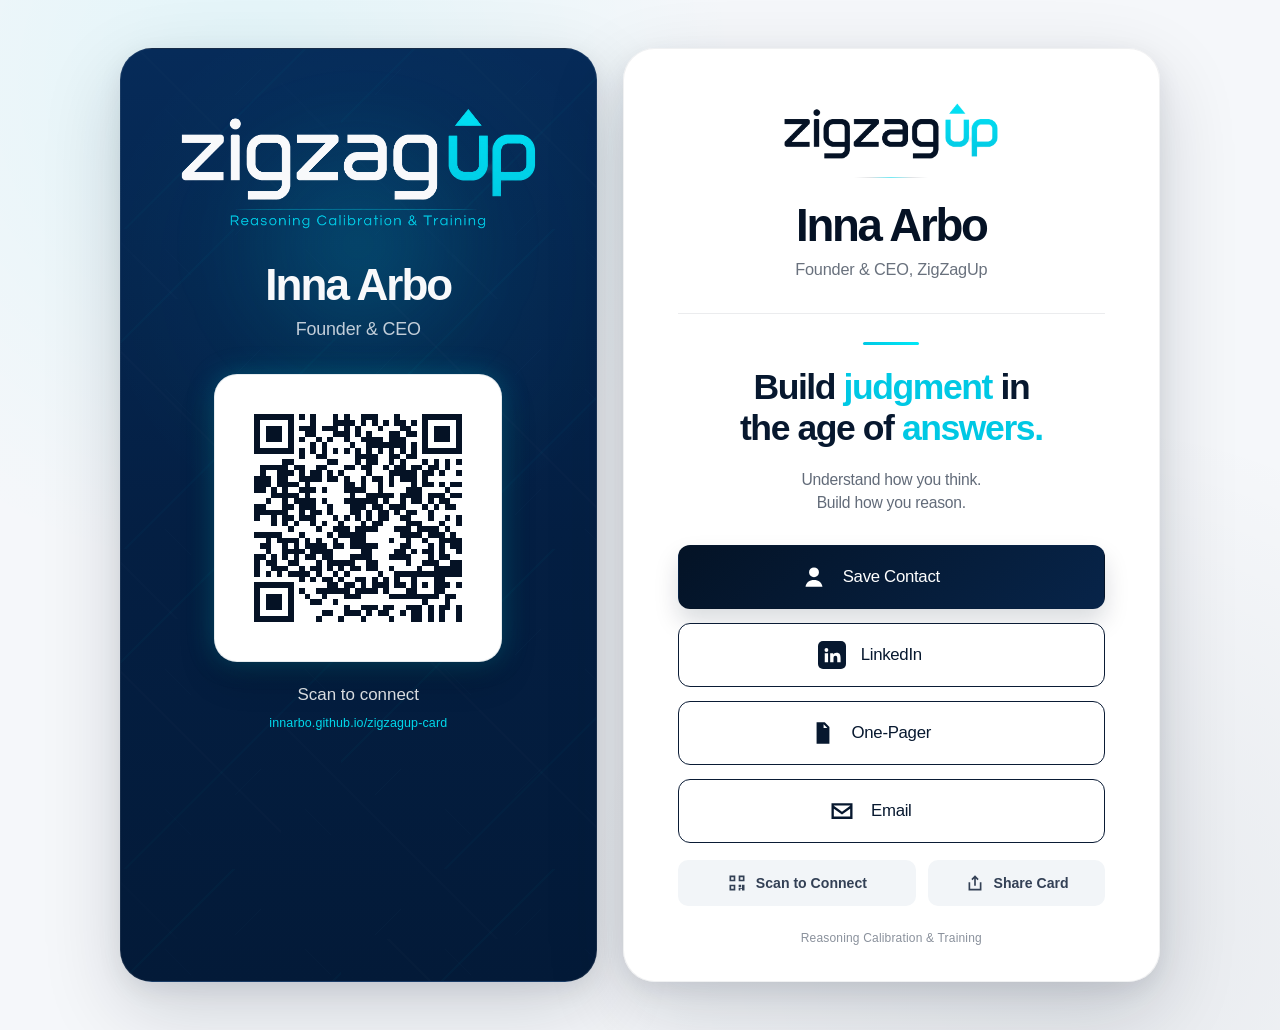
==== index.html @ 8cbf8021 "Add files via upload" ====
<!doctype html>
<html lang="en">
<head>
  <meta charset="utf-8">
  <meta name="viewport" content="width=device-width, initial-scale=1, viewport-fit=cover">
  <meta name="theme-color" content="#041326">
  <meta name="color-scheme" content="light">
  <meta name="description" content="Connect with Inna Arbo, Founder & CEO of ZigZagUp — Reasoning Calibration & Training.">
  <meta name="author" content="Inna Arbo">
  <meta name="robots" content="index,follow,max-image-preview:large">
  <link rel="canonical" href="https://innarbo.github.io/zigzagup-card/">

  <meta property="og:type" content="profile">
  <meta property="og:title" content="Inna Arbo | Founder & CEO, ZigZagUp">
  <meta property="og:description" content="Build judgment in the age of answers. Reasoning Calibration & Training.">
  <meta property="og:url" content="https://innarbo.github.io/zigzagup-card/">
  <meta property="og:image" content="https://innarbo.github.io/zigzagup-card/assets/social/zigzagup-card-share-1200x630.png">
  <meta property="og:image:width" content="1200">
  <meta property="og:image:height" content="630">
  <meta property="og:image:alt" content="Inna Arbo — Founder & CEO, ZigZagUp">
  <meta property="profile:first_name" content="Inna">
  <meta property="profile:last_name" content="Arbo">

  <meta name="twitter:card" content="summary_large_image">
  <meta name="twitter:title" content="Inna Arbo | ZigZagUp">
  <meta name="twitter:description" content="Build judgment in the age of answers.">
  <meta name="twitter:image" content="https://innarbo.github.io/zigzagup-card/assets/social/zigzagup-card-share-1200x630.png">

  <meta name="mobile-web-app-capable" content="yes">
  <meta name="apple-mobile-web-app-capable" content="yes">
  <meta name="apple-mobile-web-app-status-bar-style" content="default">
  <meta name="apple-mobile-web-app-title" content="ZigZagUp">
  <meta name="application-name" content="ZigZagUp">
  <meta name="format-detection" content="telephone=no">
  <link rel="manifest" href="./manifest.webmanifest?v=14.0.0">
  <link rel="icon" type="image/svg+xml" href="./assets/icons/favicon.svg">
  <link rel="icon" type="image/png" sizes="32x32" href="./assets/icons/favicon-32x32.png">
  <link rel="icon" type="image/png" sizes="16x16" href="./assets/icons/favicon-16x16.png">
  <link rel="apple-touch-icon" sizes="180x180" href="./assets/icons/apple-touch-icon-v14.png">

  <!-- iPhone Home Screen web-app launch images -->
  <link rel="apple-touch-startup-image" href="./assets/launch/iphone-16-pro-max-1320x2868.png?v=14.0.0">
  <link rel="apple-touch-startup-image" href="./assets/launch/iphone-16-pro-max-1320x2868.png?v=14.0.0" media="(device-width: 440px) and (device-height: 956px) and (-webkit-device-pixel-ratio: 3)">
  <link rel="apple-touch-startup-image" href="./assets/launch/iphone-16-pro-1206x2622.png?v=14.0.0" media="(device-width: 402px) and (device-height: 874px) and (-webkit-device-pixel-ratio: 3)">
  <link rel="apple-touch-startup-image" href="./assets/launch/iphone-14-15-pro-max-1290x2796.png?v=14.0.0" media="(device-width: 430px) and (device-height: 932px) and (-webkit-device-pixel-ratio: 3)">
  <link rel="apple-touch-startup-image" href="./assets/launch/iphone-14-15-pro-1179x2556.png?v=14.0.0" media="(device-width: 393px) and (device-height: 852px) and (-webkit-device-pixel-ratio: 3)">
  <link rel="apple-touch-startup-image" href="./assets/launch/iphone-12-14-max-1284x2778.png?v=14.0.0" media="(device-width: 428px) and (device-height: 926px) and (-webkit-device-pixel-ratio: 3)">
  <link rel="apple-touch-startup-image" href="./assets/launch/iphone-12-14-1170x2532.png?v=14.0.0" media="(device-width: 390px) and (device-height: 844px) and (-webkit-device-pixel-ratio: 3)">
  <link rel="apple-touch-startup-image" href="./assets/launch/iphone-xs-max-1242x2688.png?v=14.0.0" media="(device-width: 414px) and (device-height: 896px) and (-webkit-device-pixel-ratio: 3)">
  <link rel="apple-touch-startup-image" href="./assets/launch/iphone-xr-828x1792.png?v=14.0.0" media="(device-width: 414px) and (device-height: 896px) and (-webkit-device-pixel-ratio: 2)">
  <link rel="apple-touch-startup-image" href="./assets/launch/iphone-x-1125x2436.png?v=14.0.0" media="(device-width: 375px) and (device-height: 812px) and (-webkit-device-pixel-ratio: 3)">
  <link rel="apple-touch-startup-image" href="./assets/launch/iphone-8-plus-1242x2208.png?v=14.0.0" media="(device-width: 414px) and (device-height: 736px) and (-webkit-device-pixel-ratio: 3)">
  <link rel="apple-touch-startup-image" href="./assets/launch/iphone-8-750x1334.png?v=14.0.0" media="(device-width: 375px) and (device-height: 667px) and (-webkit-device-pixel-ratio: 2)">
  <link rel="apple-touch-startup-image" href="./assets/launch/iphone-se-1-640x1136.png?v=14.0.0" media="(device-width: 320px) and (device-height: 568px) and (-webkit-device-pixel-ratio: 2)">

  <script>
    (() => {
      const params = new URLSearchParams(location.search);
      const ownerMode =
        window.navigator.standalone === true ||
        window.matchMedia?.('(display-mode: standalone)').matches ||
        params.get('source') === 'home-screen' ||
        params.get('owner') === '1';
      if (ownerMode) {
        document.documentElement.classList.add('is-standalone', 'is-owner-mode', 'app-view-qr');
      }
    })();
  </script>
  <title>Inna Arbo | Founder & CEO, ZigZagUp</title>
  <link rel="stylesheet" href="./styles.css?v=14.0.0">

  <script type="application/ld+json">
  {"@context": "https://schema.org", "@type": "Person", "name": "Inna Arbo", "jobTitle": "Founder & CEO", "email": "mailto:zigzagup.app@gmail.com", "url": "https://innarbo.github.io/zigzagup-card/", "sameAs": ["https://www.linkedin.com/in/inna-arbo-76a28a27"], "worksFor": {"@type": "Organization", "name": "ZigZagUp", "description": "Reasoning Calibration & Training", "url": "https://innarbo.github.io/zigzagup-card/"}}
  </script>
</head>
<body>
  <a class="skip-link" href="#profile">Skip to contact card</a>

  <main class="page-shell" aria-label="Inna Arbo digital business card">
    <section class="qr-panel" aria-labelledby="qr-panel-name">
      <div class="brand-glow" aria-hidden="true"></div>
      <img class="logo logo--dark" src="./assets/brand/zigzagup-logo-tagline-dark.png" width="1403" height="474" alt="ZigZagUp — Reasoning Calibration & Training">
      <div class="qr-identity">
        <h2 id="qr-panel-name">Inna Arbo</h2>
        <p>Founder & CEO</p>
      </div>
      <div class="qr-frame">
        <img src="./assets/qr/zigzagup-card-qr.svg" width="1024" height="1024" alt="QR code that opens Inna Arbo's ZigZagUp digital business card">
      </div>
      <p class="scan-label">Scan to connect</p>
      <span class="permanent-url">innarbo.github.io/zigzagup-card</span>
      <button class="owner-profile-action" type="button" data-show-profile>
        <span>View Contact Card</span>
        <svg aria-hidden="true" viewBox="0 0 24 24"><path d="m9 5 7 7-7 7"/></svg>
      </button>
    </section>

    <section class="profile-panel" id="profile" aria-labelledby="profile-name">
      <header class="profile-header">
        <div class="brand-lockup">
          <img class="logo logo--light" src="./assets/brand/zigzagup-wordmark-light.png" width="1403" height="362" alt="ZigZagUp">
          <div class="brand-separator" aria-hidden="true"></div>
        </div>
        <div class="identity-block">
          <h1 id="profile-name">Inna Arbo</h1>
          <p class="role">Founder & CEO, ZigZagUp</p>
        </div>
      </header>

      <div class="positioning">
        <div class="accent-rule" aria-hidden="true"></div>
        <p class="headline"><span class="headline-line">Build <span class="headline-highlight">judgment</span> in</span><span class="headline-line">the age of <span class="headline-highlight">answers.</span></span></p>
        <p class="supporting"><span class="supporting-line">Understand how you think.</span><span class="supporting-line">Build how you reason.</span></p>
      </div>

      <nav class="actions" aria-label="Contact actions">
        <a class="action action--primary" href="./inna-arbo.vcf" type="text/vcard">
          <span class="action-icon"><svg aria-hidden="true" viewBox="0 0 24 24"><path d="M12 12.25a4.25 4.25 0 1 0 0-8.5 4.25 4.25 0 0 0 0 8.5Zm-7.25 8c.45-3.55 3.33-5.75 7.25-5.75s6.8 2.2 7.25 5.75H4.75Z"/></svg></span>
          <span>Save Contact</span>
        </a>
        <a class="action" href="https://www.linkedin.com/in/inna-arbo-76a28a27" target="_blank" rel="noopener noreferrer external" data-external-link>
          <span class="action-icon action-icon--linkedin"><svg aria-hidden="true" viewBox="0 0 24 24"><path d="M5.3 3.7A2.3 2.3 0 1 1 5.3 8.3a2.3 2.3 0 0 1 0-4.6ZM3.3 9.8h4v10.9h-4V9.8Zm6.3 0h3.8v1.5h.1c.6-1.1 1.9-2 3.9-2 4.1 0 4.9 2.7 4.9 6.3v5.1h-4v-4.5c0-1.1 0-3.4-2.1-3.4s-2.4 1.6-2.4 3.3v4.6h-4V9.8Z"/></svg></span>
          <span>LinkedIn</span>
        </a>
        <a class="action" href="https://drive.google.com/file/d/1pliJ7bCmSib27scnjvC_MaVXi2N2fPJU/view?usp=sharing" target="_blank" rel="noopener noreferrer external" data-external-link>
          <span class="action-icon"><svg aria-hidden="true" viewBox="0 0 24 24"><path d="M6.5 2.75h7l4 4v14.5h-11V2.75Zm6 1.75v3.25h3.25L12.5 4.5ZM9 11h6v1.5H9V11Zm0 3.25h6v1.5H9v-1.5Zm0 3.25h4.5V19H9v-1.5Z"/></svg></span>
          <span>One-Pager</span>
        </a>
        <a class="action" href="mailto:zigzagup.app@gmail.com?subject=ZigZagUp%20Introduction" data-external-link>
          <span class="action-icon"><svg aria-hidden="true" viewBox="0 0 24 24"><path d="M3 5.25h18v13.5H3V5.25Zm2 2v.35l7 5.05 7-5.05v-.35H5Zm14 9.5V10l-7 5-7-5v6.75h14Z"/></svg></span>
          <span>Email</span>
        </a>
        <a class="action action--wallet" id="walletButton" href="./wallet/inna-arbo.pkpass" hidden>
          <span class="action-icon"><svg aria-hidden="true" viewBox="0 0 24 24"><path d="M3 5h16.25A1.75 1.75 0 0 1 21 6.75v12.5H4.75A1.75 1.75 0 0 1 3 17.5V5Zm2 2v10.25h14V13h-5.25A2.75 2.75 0 0 1 11 10.25v-.5A2.75 2.75 0 0 1 13.75 7H5Zm8 3a.75.75 0 0 0 .75.75H19v-1.5h-5.25A.75.75 0 0 0 13 10Z"/></svg></span>
          <span>Add to Apple Wallet</span>
        </a>
      </nav>

      <div class="secondary-actions" aria-label="Share options">
        <button class="secondary-action" type="button" data-open-qr>
          <span class="secondary-icon"><svg aria-hidden="true" viewBox="0 0 24 24"><path d="M3 3h7v7H3V3Zm2 2v3h3V5H5Zm9-2h7v7h-7V3Zm2 2v3h3V5h-3ZM3 14h7v7H3v-7Zm2 2v3h3v-3H5Zm9-2h3v3h-3v-3Zm4 0h3v7h-3v-2h-2v2h-2v-3h4v-4Zm-4 4h2v2h-2v-2Z"/></svg></span>
          <span>Scan to Connect</span>
        </button>
        <button class="secondary-action" type="button" id="shareButton">
          <span class="secondary-icon"><svg aria-hidden="true" viewBox="0 0 24 24"><path d="M12 2.75 7.6 7.2l1.45 1.4L11 6.65v8.6h2v-8.6l1.95 1.95 1.45-1.4L12 2.75ZM4.25 11h2v8h11.5v-8h2v10H4.25V11Z"/></svg></span>
          <span>Share Card</span>
        </button>
      </div>

      <footer class="profile-footer">
        <span>Reasoning Calibration & Training</span>
      </footer>
    </section>
  </main>

  <div class="qr-modal" id="qrModal" role="dialog" aria-modal="true" aria-labelledby="qrModalTitle" hidden>
    <div class="modal-backdrop" data-close-qr></div>
    <section class="modal-card" tabindex="-1">
      <button class="modal-close" type="button" aria-label="Close QR code" data-close-qr><svg aria-hidden="true" viewBox="0 0 24 24"><path d="m6.4 5 5.6 5.6L17.6 5 19 6.4 13.4 12l5.6 5.6-1.4 1.4-5.6-5.6L6.4 19 5 17.6l5.6-5.6L5 6.4 6.4 5Z"/></svg></button>
      <img class="modal-logo" src="./assets/brand/zigzagup-logo-tagline-dark.png" alt="ZigZagUp — Reasoning Calibration & Training">
      <h2 id="qrModalTitle">Inna Arbo</h2>
      <p>Founder & CEO</p>
      <div class="modal-qr">
        <img src="./assets/qr/zigzagup-card-qr.svg" alt="QR code for the permanent digital card address">
      </div>
      <span class="modal-scan">Scan to connect</span>
      <button class="copy-button" id="copyLinkButton" type="button">
        <span><svg aria-hidden="true" viewBox="0 0 24 24"><path d="M8 7h11v14H8V7Zm2 2v10h7V9h-7ZM5 3h11v2H7v10H5V3Z"/></svg></span>
        <span>Copy card link</span>
      </button>
    </section>
  </div>

  <div class="toast" id="toast" role="status" aria-live="polite" hidden></div>
  <script src="./app.js?v=14.0.0" defer></script>
</body>
</html>
---- styles.css ----
:root {
  --navy: #041326;
  --navy-2: #071d37;
  --navy-3: #0a2645;
  --cyan: #00d8eb;
  --cyan-bright: #00e8f7;
  --ink: #051225;
  --muted: #626b79;
  --line: #d9dee7;
  --surface: #ffffff;
  --page: #f5f7fa;
  --shadow: 0 28px 80px rgba(1, 17, 39, .16), 0 8px 24px rgba(1, 17, 39, .08);
  --radius: 32px;
  font-synthesis: none;
  text-rendering: optimizeLegibility;
  -webkit-font-smoothing: antialiased;
}

* { box-sizing: border-box; }
html { min-height: 100%; background: var(--page); }
body {
  min-height: 100%;
  margin: 0;
  color: var(--ink);
  background:
    radial-gradient(circle at 19% 8%, rgba(0, 216, 235, .08), transparent 31rem),
    radial-gradient(circle at 85% 90%, rgba(4, 19, 38, .06), transparent 32rem),
    var(--page);
  font-family: -apple-system, BlinkMacSystemFont, "Inter", "Segoe UI", Roboto, Helvetica, Arial, sans-serif;
}
button, a { -webkit-tap-highlight-color: transparent; }
button { font: inherit; }
a { color: inherit; }
img { display: block; max-width: 100%; }

.skip-link {
  position: fixed;
  left: 1rem;
  top: 1rem;
  z-index: 100;
  transform: translateY(-160%);
  padding: .7rem 1rem;
  color: white;
  background: var(--navy);
  border-radius: 999px;
  text-decoration: none;
}
.skip-link:focus { transform: translateY(0); }

.page-shell {
  width: min(1040px, calc(100% - 40px));
  min-height: 100svh;
  margin: 0 auto;
  padding: 48px 0;
  display: grid;
  grid-template-columns: minmax(0, .94fr) minmax(0, 1.06fr);
  gap: 26px;
  align-items: stretch;
}

.qr-panel,
.profile-panel {
  position: relative;
  overflow: hidden;
  border-radius: var(--radius);
  box-shadow: var(--shadow);
}

.qr-panel {
  isolation: isolate;
  min-height: 760px;
  padding: 55px 50px 42px;
  color: #f8f9fb;
  background:
    radial-gradient(circle at 52% 24%, rgba(0, 232, 247, .06), transparent 17rem),
    linear-gradient(180deg, #062b59 0%, #041f43 52%, #031a38 100%);
  border: 1px solid rgba(255, 255, 255, .08);
  display: flex;
  flex-direction: column;
  align-items: center;
}

.qr-panel::before {
  content: "";
  position: absolute;
  inset: 0;
  z-index: -2;
  opacity: .18;
  background-image:
    linear-gradient(135deg, transparent 0 18px, rgba(120, 203, 255, .12) 18px 19px, transparent 19px 100%),
    linear-gradient(45deg, transparent 0 18px, rgba(120, 203, 255, .10) 18px 19px, transparent 19px 100%);
  background-size: 140px 140px, 140px 140px;
  background-position: -26px 20px, 44px 86px;
}

.brand-glow {
  position: absolute;
  z-index: -1;
  top: 8%;
  left: 50%;
  transform: translateX(-50%);
  width: 300px;
  height: 240px;
  border-radius: 50%;
  background: radial-gradient(circle, rgba(0, 232, 247, .14) 0%, rgba(0, 216, 235, .08) 38%, rgba(0, 216, 235, 0) 72%);
  filter: blur(38px);
}

.qr-panel::after {
  content: "";
  position: absolute;
  inset: 0;
  z-index: -1;
  pointer-events: none;
  opacity: .18;
  background-image:
    linear-gradient(135deg, transparent 0 33%, rgba(0, 232, 247, .14) 33% 33.5%, transparent 33.5% 66%, rgba(0, 232, 247, .12) 66% 66.5%, transparent 66.5% 100%),
    linear-gradient(225deg, transparent 0 33%, rgba(255,255,255,.07) 33% 33.5%, transparent 33.5% 66%, rgba(255,255,255,.06) 66% 66.5%, transparent 66.5% 100%);
  background-size: 320px 320px, 320px 320px;
  background-position: -100px 180px, 160px -70px;
}

.logo--dark {
  width: min(100%, 355px);
  height: auto;
  margin: 4px auto 32px;
}
.logo--light {
  width: min(100%, 214px);
  height: auto;
  margin: 0 auto;
}

.qr-identity { text-align: center; }
.qr-identity h2 {
  margin: 0;
  font-size: clamp(2rem, 4vw, 2.75rem);
  line-height: 1.08;
  font-weight: 650;
  letter-spacing: -.045em;
}
.qr-identity p {
  margin: 10px 0 0;
  color: rgba(247, 249, 252, .78);
  font-size: 1.12rem;
  letter-spacing: -.01em;
}

.qr-frame {
  position: relative;
  width: min(78%, 286px);
  aspect-ratio: 1;
  margin: 35px auto 0;
  padding: 17px;
  border-radius: 22px;
  background: white;
  box-shadow: 0 0 0 1px rgba(255,255,255,.9), 0 0 28px rgba(0, 224, 245, .25), 0 16px 35px rgba(0, 0, 0, .22);
}
.qr-frame img { width: 100%; height: 100%; }
.scan-label {
  margin: 24px 0 0;
  font-size: 1.06rem;
  color: rgba(255,255,255,.88);
}
.permanent-url {
  display: block;
  margin-top: 11px;
  color: var(--cyan);
  font-size: .78rem;
  letter-spacing: .01em;
}

.profile-panel {
  min-height: 760px;
  padding: 54px 54px 36px;
  background: rgba(255, 255, 255, .985);
  border: 1px solid rgba(4, 19, 38, .06);
  display: flex;
  flex-direction: column;
}
.profile-header {
  text-align: center;
}
.brand-lockup {
  display: grid;
  justify-items: center;
  gap: 18px;
}
.brand-separator {
  width: 74px;
  height: 1px;
  border-radius: 999px;
  background: linear-gradient(90deg, rgba(4, 19, 38, 0), rgba(4, 19, 38, .12) 22%, rgba(0, 216, 235, .55) 50%, rgba(4, 19, 38, .12) 78%, rgba(4, 19, 38, 0));
}
.identity-block {
  margin-top: 24px;
}
.profile-header h1 {
  margin: 0;
  font-size: clamp(2.2rem, 4vw, 2.85rem);
  line-height: 1.04;
  letter-spacing: -.05em;
  font-weight: 670;
}
.role {
  margin: 11px 0 0;
  color: #69717d;
  font-size: 1.02rem;
  letter-spacing: -.012em;
}
.positioning {
  margin: 34px 0 30px;
  padding-top: 28px;
  border-top: 1px solid rgba(4, 19, 38, .08);
  text-align: center;
}
.headline {
  width: 100%;
  max-width: none;
  margin: 0 auto;
  color: #07182f;
  font-size: clamp(1.74rem, 3.65vw, 2.22rem);
  line-height: 1.16;
  letter-spacing: -.04em;
  font-weight: 675;
}
.headline-line {
  display: block;
  white-space: nowrap;
}
.headline-highlight {
  color: #00c8e4;
  font-weight: 700;
}
.accent-rule {
  width: 56px;
  height: 3px;
  margin: 0 auto 22px;
  border-radius: 999px;
  background: linear-gradient(90deg, #00c8e4, #00e8f7);
}
.supporting {
  max-width: 370px;
  margin: 18px auto 0;
  color: #626b79;
  font-size: clamp(.84rem, 1.45vw, .98rem);
  line-height: 1.5;
  letter-spacing: -.015em;
  text-align: center;
  white-space: normal;
}
.supporting-line {
  display: block;
  white-space: nowrap;
}
.actions { display: grid; gap: 14px; }
.action {
  min-height: 64px;
  display: grid;
  grid-template-columns: 28px auto 28px;
  align-items: center;
  justify-content: center;
  gap: 15px;
  padding: 12px 24px;
  border: 1.5px solid #0a1b35;
  border-radius: 12px;
  color: #07182f;
  background: white;
  text-decoration: none;
  font-size: 1.05rem;
  font-weight: 520;
  letter-spacing: -.018em;
  transition: transform .16s ease, box-shadow .16s ease, border-color .16s ease, background .16s ease;
}
.action::after { content: ""; width: 28px; }
.action:hover {
  transform: translateY(-1px);
  border-color: #00bfd9;
  box-shadow: 0 10px 26px rgba(4, 19, 38, .09);
}
.action:focus-visible,
.secondary-action:focus-visible,
.copy-button:focus-visible,
.modal-close:focus-visible {
  outline: 3px solid rgba(0, 216, 235, .38);
  outline-offset: 3px;
}
.action--primary {
  color: white;
  border-color: transparent;
  background: linear-gradient(135deg, #041326 0%, #072449 100%);
  box-shadow: 0 13px 24px rgba(4, 19, 38, .15);
}
.action--primary:hover {
  border-color: transparent;
  background: linear-gradient(135deg, #061a33 0%, #09305e 100%);
}
.action--wallet {
  color: white;
  border-color: transparent;
  background: #000;
}
.action-icon, .secondary-icon {
  display: inline-grid;
  place-items: center;
  width: 28px;
  height: 28px;
}
.action-icon svg,
.secondary-icon svg,
.modal-close svg,
.copy-button svg {
  width: 100%;
  height: 100%;
  fill: currentColor;
}
.action-icon--linkedin {
  width: 28px;
  height: 28px;
  padding: 4px;
  border-radius: 5px;
  color: white;
  background: #07182f;
}
.secondary-actions {
  display: grid;
  grid-template-columns: 1.35fr 1fr;
  gap: 12px;
  margin-top: 17px;
}
.secondary-action {
  min-height: 46px;
  display: flex;
  align-items: center;
  justify-content: center;
  gap: 9px;
  padding: 8px 12px;
  border: 0;
  border-radius: 10px;
  color: #334055;
  background: #f2f5f8;
  cursor: pointer;
  font-size: .88rem;
  font-weight: 570;
}
.secondary-action:hover { background: #eaf0f5; color: #07182f; }
.secondary-icon { width: 20px; height: 20px; }
.profile-footer {
  margin-top: auto;
  padding-top: 25px;
  text-align: center;
  color: #8a919c;
  font-size: .75rem;
  letter-spacing: .015em;
}

.qr-modal[hidden], .toast[hidden], [hidden] { display: none !important; }
.qr-modal { position: fixed; inset: 0; z-index: 50; display: grid; place-items: center; padding: 20px; }
.modal-backdrop { position: absolute; inset: 0; background: rgba(0, 7, 18, .72); backdrop-filter: blur(13px); }
.modal-card {
  position: relative;
  z-index: 1;
  width: min(100%, 420px);
  max-height: calc(100svh - 36px);
  overflow: auto;
  padding: 39px 34px 30px;
  color: white;
  text-align: center;
  border-radius: 28px;
  background: linear-gradient(155deg, #0a294b 0%, #041326 48%, #020d1a 100%);
  border: 1px solid rgba(255,255,255,.11);
  box-shadow: 0 34px 90px rgba(0,0,0,.45);
}
.modal-card::before {
  content: "";
  position: absolute;
  inset: 0;
  pointer-events: none;
  background: radial-gradient(circle at 85% 7%, rgba(0, 216, 235, .22), transparent 40%);
}
.modal-close {
  position: absolute;
  z-index: 2;
  top: 15px;
  right: 15px;
  width: 39px;
  height: 39px;
  padding: 9px;
  color: white;
  border: 0;
  border-radius: 50%;
  background: rgba(255,255,255,.1);
  cursor: pointer;
}
.modal-logo { position: relative; width: 270px; margin: 5px auto 27px; }
.modal-card h2 { position: relative; margin: 0; font-size: 2.35rem; letter-spacing: -.045em; }
.modal-card > p { position: relative; margin: 8px 0 25px; color: rgba(255,255,255,.72); }
.modal-qr { position: relative; width: 255px; margin: 0 auto; padding: 15px; border-radius: 20px; background: white; box-shadow: 0 0 28px rgba(0,216,235,.22); }
.modal-scan { position: relative; display: block; margin-top: 18px; color: rgba(255,255,255,.84); }
.copy-button {
  position: relative;
  width: 100%;
  min-height: 49px;
  margin-top: 22px;
  display: flex;
  justify-content: center;
  align-items: center;
  gap: 9px;
  color: white;
  border: 1px solid rgba(255,255,255,.22);
  border-radius: 12px;
  background: rgba(255,255,255,.08);
  cursor: pointer;
}
.copy-button svg { width: 19px; height: 19px; }
.toast {
  position: fixed;
  z-index: 80;
  left: 50%;
  bottom: max(22px, env(safe-area-inset-bottom));
  transform: translateX(-50%);
  padding: 11px 17px;
  color: white;
  background: #041326;
  border-radius: 999px;
  box-shadow: 0 14px 30px rgba(0,0,0,.22);
  font-size: .88rem;
}
body.modal-open { overflow: hidden; }

@media (max-width: 860px) {
  html, body { background: white; }
  .page-shell { width: 100%; padding: 0; display: block; }
  .qr-panel { display: none; }
  .profile-panel {
    min-height: 100svh;
    padding: calc(env(safe-area-inset-top) + 30px) 24px calc(env(safe-area-inset-bottom) + 22px);
    border: 0;
    border-radius: 0;
    box-shadow: none;
  }
  .logo--light { width: min(100%, 196px); }
  .profile-header h1 { font-size: clamp(2.35rem, 10vw, 2.9rem); }
  .role { font-size: .98rem; }
  .positioning { margin: 30px 0 26px; padding-top: 23px; }
  .headline { font-size: clamp(1.72rem, 7.8vw, 2.18rem); }
  .supporting { max-width: 310px; font-size: clamp(.82rem, 3.5vw, .94rem); white-space: normal; }
  .supporting-line { display: block; white-space: nowrap; }
  .actions { width: min(100%, 430px); margin: 0 auto; gap: 13px; }
  .action { min-height: 62px; }
  .secondary-actions { width: min(100%, 430px); margin-left: auto; margin-right: auto; }
  .profile-footer { padding-top: 27px; }
}

@media (max-width: 390px) {
  .profile-panel { padding-left: 19px; padding-right: 19px; }
  .logo--light { width: 188px; }
  .positioning { margin-top: 26px; padding-top: 21px; }
  .accent-rule { margin-top: 24px; margin-bottom: 22px; }
  .action { min-height: 58px; }
  .secondary-actions { grid-template-columns: 1fr; }
}

@media (max-height: 740px) and (max-width: 860px) {
  .profile-panel { padding-top: calc(env(safe-area-inset-top) + 21px); }
  .logo--light { width: 170px; }
  .profile-header h1 { font-size: 2.28rem; }
  .positioning { margin: 22px 0 18px; padding-top: 18px; }
  .headline { font-size: 1.72rem; }
  .accent-rule { margin: 17px auto; }
  .actions { gap: 9px; }
  .action { min-height: 51px; }
  .secondary-actions { margin-top: 10px; }
  .profile-footer { padding-top: 15px; }
}

@media (prefers-reduced-motion: reduce) {
  *, *::before, *::after { scroll-behavior: auto !important; transition: none !important; animation: none !important; }
}


/* Home Screen web-app refinements. These do not change the normal card design. */
@media (display-mode: standalone) {
  html,
  body {
    min-height: 100%;
    overscroll-behavior-y: none;
  }

  body {
    background: #ffffff;
  }

  .profile-panel {
    min-height: 100svh;
  }
}

html.is-standalone,
html.is-standalone body {
  overscroll-behavior-y: none;
}


/* Version 13: owner Home Screen mode opens on the dark QR card first. */
.owner-profile-action {
  display: none;
  min-height: 50px;
  margin: 18px auto 0;
  padding: 0 18px 0 20px;
  align-items: center;
  justify-content: center;
  gap: 10px;
  color: #ffffff;
  border: 1px solid rgba(255, 255, 255, .25);
  border-radius: 13px;
  background: rgba(255, 255, 255, .075);
  box-shadow: 0 10px 24px rgba(0, 0, 0, .12);
  cursor: pointer;
  font-weight: 620;
  letter-spacing: -.012em;
}
.owner-profile-action:hover { background: rgba(255, 255, 255, .12); }
.owner-profile-action:focus-visible {
  outline: 3px solid rgba(0, 216, 235, .42);
  outline-offset: 3px;
}
.owner-profile-action svg {
  width: 18px;
  height: 18px;
  fill: none;
  stroke: currentColor;
  stroke-width: 2;
  stroke-linecap: round;
  stroke-linejoin: round;
}

@media (max-width: 860px) {
  html.is-owner-mode,
  html.is-owner-mode body {
    background: #041f43;
  }

  html.is-owner-mode .page-shell {
    width: 100%;
    min-height: 100svh;
    padding: 0;
    display: block;
  }

  html.is-owner-mode .qr-panel {
    display: flex;
    min-height: 100svh;
    width: 100%;
    padding: calc(env(safe-area-inset-top) + 28px) 24px calc(env(safe-area-inset-bottom) + 20px);
    border: 0;
    border-radius: 0;
    box-shadow: none;
    overflow-y: auto;
  }

  html.is-owner-mode .logo--dark {
    width: min(100%, 305px);
    margin: 0 auto 22px;
  }

  html.is-owner-mode .qr-identity h2 {
    font-size: clamp(2.15rem, 10vw, 2.65rem);
  }

  html.is-owner-mode .qr-identity p {
    margin-top: 8px;
    font-size: 1.02rem;
  }

  html.is-owner-mode .qr-frame {
    width: min(68vw, 258px);
    margin-top: 27px;
    padding: 14px;
    border-radius: 20px;
  }

  html.is-owner-mode .scan-label {
    margin-top: 19px;
    font-size: 1rem;
  }

  html.is-owner-mode .permanent-url {
    margin-top: 9px;
    font-size: .73rem;
  }

  html.is-owner-mode .owner-profile-action {
    display: flex;
  }

  html.is-owner-mode .profile-panel {
    display: none;
  }

  html.is-owner-mode.app-view-profile,
  html.is-owner-mode.app-view-profile body {
    background: #ffffff;
  }

  html.is-owner-mode.app-view-profile .qr-panel {
    display: none;
  }

  html.is-owner-mode.app-view-profile .profile-panel {
    display: flex;
  }

  html.is-owner-mode.app-view-qr .qr-panel {
    display: flex;
  }

  html.is-owner-mode.app-view-qr .profile-panel {
    display: none;
  }
}

@media (max-width: 390px) {
  html.is-owner-mode .qr-panel {
    padding-left: 20px;
    padding-right: 20px;
  }
  html.is-owner-mode .logo--dark { width: min(100%, 286px); }
  html.is-owner-mode .qr-frame { width: min(70vw, 248px); }
}

@media (max-height: 740px) and (max-width: 860px) {
  html.is-owner-mode .qr-panel {
    padding-top: calc(env(safe-area-inset-top) + 18px);
    padding-bottom: calc(env(safe-area-inset-bottom) + 14px);
  }
  html.is-owner-mode .logo--dark { width: min(100%, 255px); margin-bottom: 13px; }
  html.is-owner-mode .qr-identity h2 { font-size: 2rem; }
  html.is-owner-mode .qr-identity p { margin-top: 5px; font-size: .94rem; }
  html.is-owner-mode .qr-frame { width: min(57vw, 212px); margin-top: 17px; padding: 11px; }
  html.is-owner-mode .scan-label { margin-top: 13px; font-size: .93rem; }
  html.is-owner-mode .permanent-url { margin-top: 6px; }
  html.is-owner-mode .owner-profile-action { min-height: 44px; margin-top: 11px; }
}
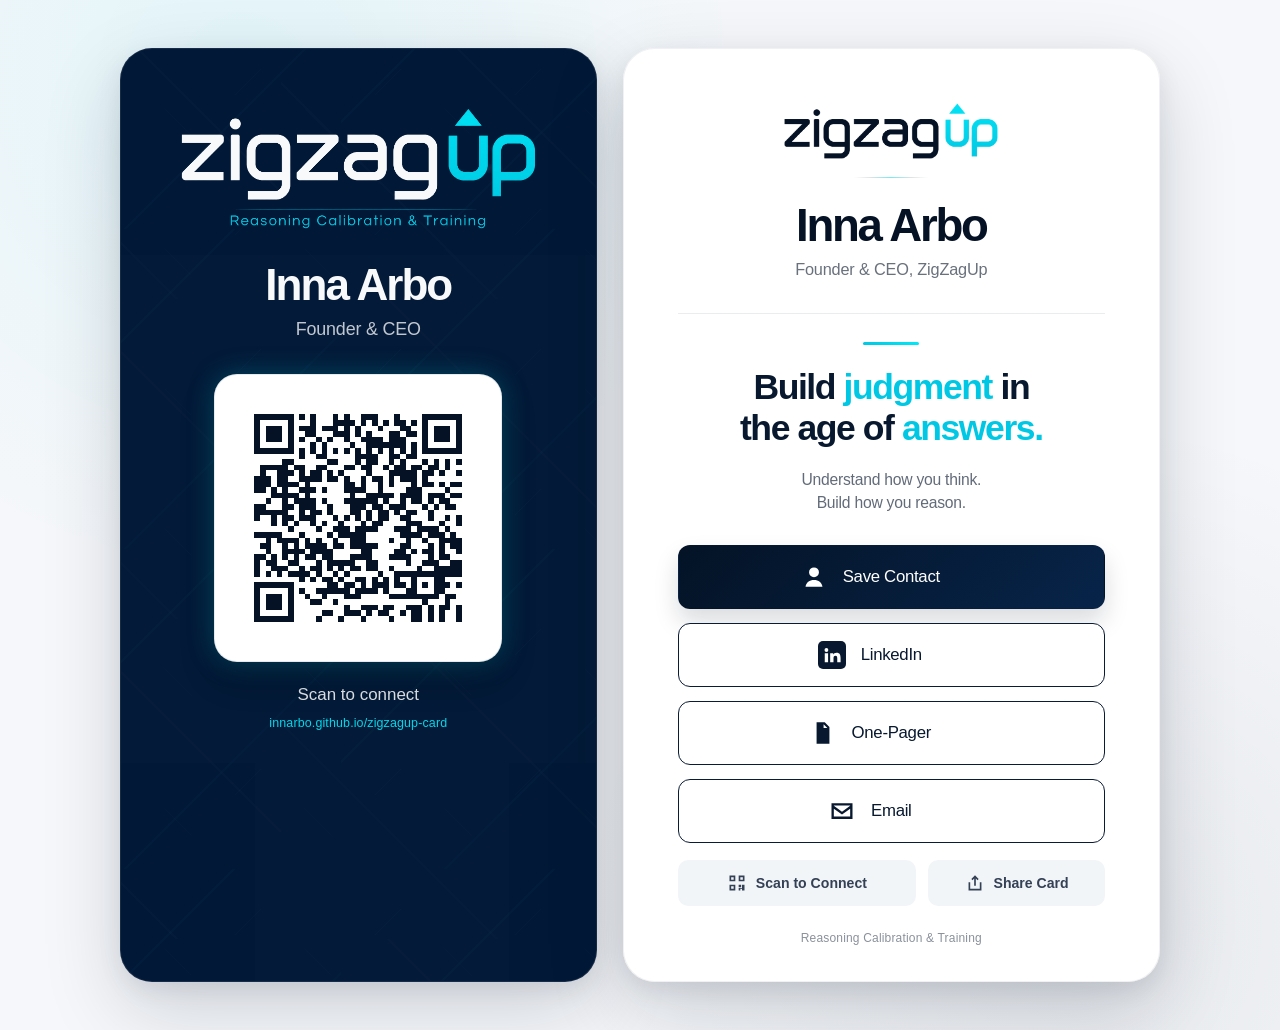
==== commit 6b2aded5: "Add files via upload" ====
--- a/index.html
+++ b/index.html
@@ -32,7 +32,7 @@
   <meta name="apple-mobile-web-app-title" content="ZigZagUp">
   <meta name="application-name" content="ZigZagUp">
   <meta name="format-detection" content="telephone=no">
-  <link rel="manifest" href="./manifest.webmanifest?v=14.0.0">
+  <link rel="manifest" href="./manifest.webmanifest?v=19.0.0">
   <link rel="icon" type="image/svg+xml" href="./assets/icons/favicon.svg">
   <link rel="icon" type="image/png" sizes="32x32" href="./assets/icons/favicon-32x32.png">
   <link rel="icon" type="image/png" sizes="16x16" href="./assets/icons/favicon-16x16.png">
@@ -67,7 +67,7 @@
     })();
   </script>
   <title>Inna Arbo | Founder & CEO, ZigZagUp</title>
-  <link rel="stylesheet" href="./styles.css?v=14.0.0">
+  <link rel="stylesheet" href="./styles.css?v=19.0.0">
 
   <script type="application/ld+json">
   {"@context": "https://schema.org", "@type": "Person", "name": "Inna Arbo", "jobTitle": "Founder & CEO", "email": "mailto:zigzagup.app@gmail.com", "url": "https://innarbo.github.io/zigzagup-card/", "sameAs": ["https://www.linkedin.com/in/inna-arbo-76a28a27"], "worksFor": {"@type": "Organization", "name": "ZigZagUp", "description": "Reasoning Calibration & Training", "url": "https://innarbo.github.io/zigzagup-card/"}}
@@ -122,7 +122,7 @@
           <span class="action-icon action-icon--linkedin"><svg aria-hidden="true" viewBox="0 0 24 24"><path d="M5.3 3.7A2.3 2.3 0 1 1 5.3 8.3a2.3 2.3 0 0 1 0-4.6ZM3.3 9.8h4v10.9h-4V9.8Zm6.3 0h3.8v1.5h.1c.6-1.1 1.9-2 3.9-2 4.1 0 4.9 2.7 4.9 6.3v5.1h-4v-4.5c0-1.1 0-3.4-2.1-3.4s-2.4 1.6-2.4 3.3v4.6h-4V9.8Z"/></svg></span>
           <span>LinkedIn</span>
         </a>
-        <a class="action" href="https://drive.google.com/file/d/1pliJ7bCmSib27scnjvC_MaVXi2N2fPJU/view?usp=sharing" target="_blank" rel="noopener noreferrer external" data-external-link>
+        <a class="action" href="./one-pager/?v=19" target="_blank" rel="noopener noreferrer external" data-external-link>
           <span class="action-icon"><svg aria-hidden="true" viewBox="0 0 24 24"><path d="M6.5 2.75h7l4 4v14.5h-11V2.75Zm6 1.75v3.25h3.25L12.5 4.5ZM9 11h6v1.5H9V11Zm0 3.25h6v1.5H9v-1.5Zm0 3.25h4.5V19H9v-1.5Z"/></svg></span>
           <span>One-Pager</span>
         </a>
@@ -172,6 +172,6 @@
   </div>
 
   <div class="toast" id="toast" role="status" aria-live="polite" hidden></div>
-  <script src="./app.js?v=14.0.0" defer></script>
+  <script src="./app.js?v=19.0.0" defer></script>
 </body>
 </html>
--- a/styles.css
+++ b/styles.css
@@ -71,9 +71,7 @@
   min-height: 760px;
   padding: 55px 50px 42px;
   color: #f8f9fb;
-  background:
-    radial-gradient(circle at 52% 24%, rgba(0, 232, 247, .06), transparent 17rem),
-    linear-gradient(180deg, #062b59 0%, #041f43 52%, #031a38 100%);
+  background: #031a38;
   border: 1px solid rgba(255, 255, 255, .08);
   display: flex;
   flex-direction: column;
@@ -94,16 +92,7 @@
 }
 
 .brand-glow {
-  position: absolute;
-  z-index: -1;
-  top: 8%;
-  left: 50%;
-  transform: translateX(-50%);
-  width: 300px;
-  height: 240px;
-  border-radius: 50%;
-  background: radial-gradient(circle, rgba(0, 232, 247, .14) 0%, rgba(0, 216, 235, .08) 38%, rgba(0, 216, 235, 0) 72%);
-  filter: blur(38px);
+  display: none;
 }
 
 .qr-panel::after {
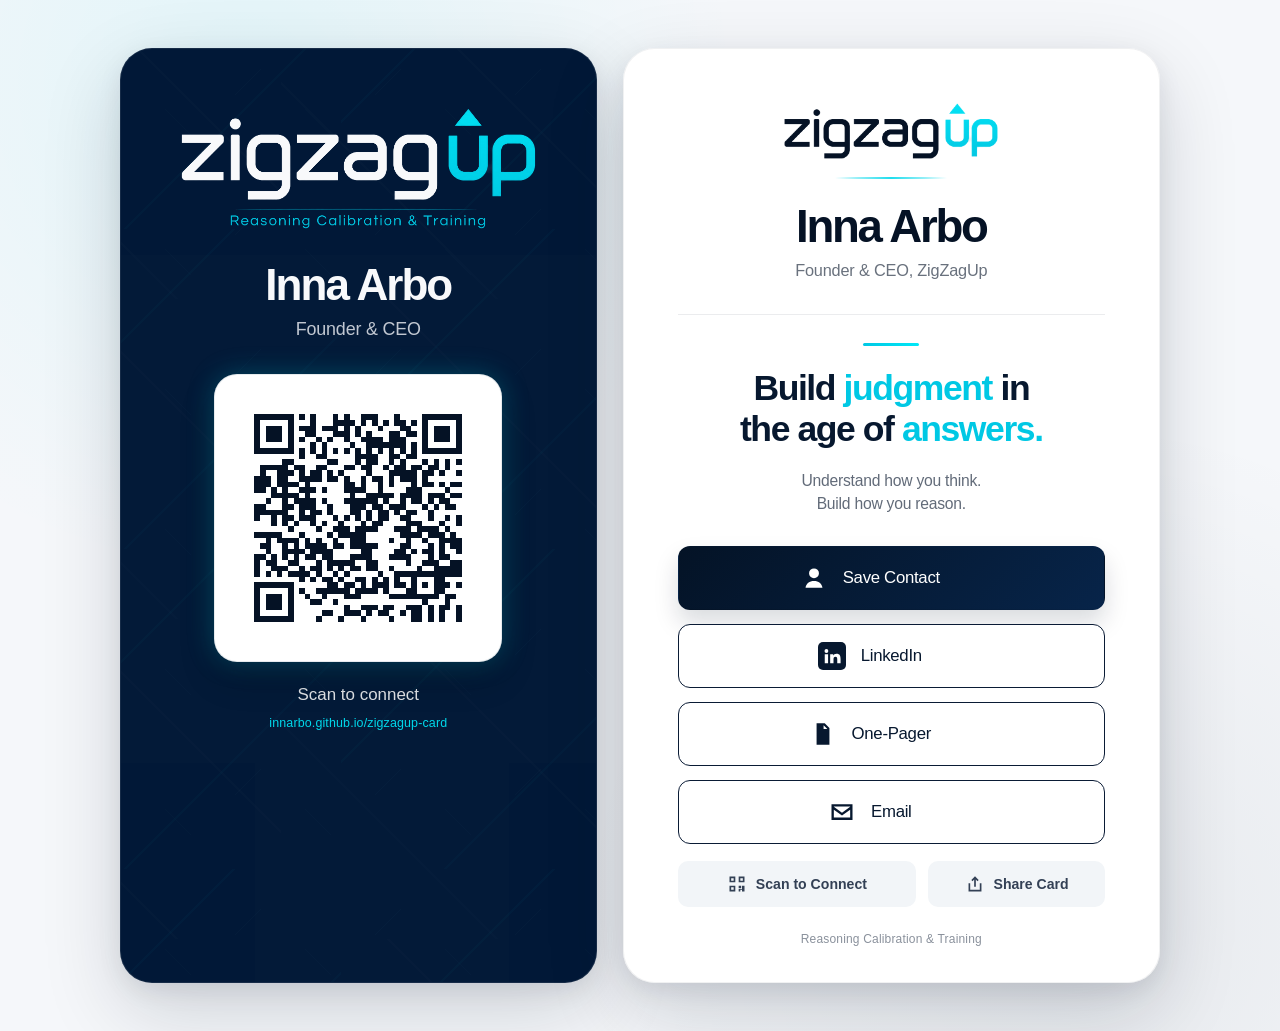
==== commit fa72971c: "Add files via upload" ====
--- a/index.html
+++ b/index.html
@@ -32,7 +32,7 @@
   <meta name="apple-mobile-web-app-title" content="ZigZagUp">
   <meta name="application-name" content="ZigZagUp">
   <meta name="format-detection" content="telephone=no">
-  <link rel="manifest" href="./manifest.webmanifest?v=19.0.0">
+  <link rel="manifest" href="./manifest.webmanifest?v=20.0.0">
   <link rel="icon" type="image/svg+xml" href="./assets/icons/favicon.svg">
   <link rel="icon" type="image/png" sizes="32x32" href="./assets/icons/favicon-32x32.png">
   <link rel="icon" type="image/png" sizes="16x16" href="./assets/icons/favicon-16x16.png">
@@ -67,7 +67,7 @@
     })();
   </script>
   <title>Inna Arbo | Founder & CEO, ZigZagUp</title>
-  <link rel="stylesheet" href="./styles.css?v=19.0.0">
+  <link rel="stylesheet" href="./styles.css?v=20.0.0">
 
   <script type="application/ld+json">
   {"@context": "https://schema.org", "@type": "Person", "name": "Inna Arbo", "jobTitle": "Founder & CEO", "email": "mailto:zigzagup.app@gmail.com", "url": "https://innarbo.github.io/zigzagup-card/", "sameAs": ["https://www.linkedin.com/in/inna-arbo-76a28a27"], "worksFor": {"@type": "Organization", "name": "ZigZagUp", "description": "Reasoning Calibration & Training", "url": "https://innarbo.github.io/zigzagup-card/"}}
@@ -122,7 +122,7 @@
           <span class="action-icon action-icon--linkedin"><svg aria-hidden="true" viewBox="0 0 24 24"><path d="M5.3 3.7A2.3 2.3 0 1 1 5.3 8.3a2.3 2.3 0 0 1 0-4.6ZM3.3 9.8h4v10.9h-4V9.8Zm6.3 0h3.8v1.5h.1c.6-1.1 1.9-2 3.9-2 4.1 0 4.9 2.7 4.9 6.3v5.1h-4v-4.5c0-1.1 0-3.4-2.1-3.4s-2.4 1.6-2.4 3.3v4.6h-4V9.8Z"/></svg></span>
           <span>LinkedIn</span>
         </a>
-        <a class="action" href="./one-pager/?v=19" target="_blank" rel="noopener noreferrer external" data-external-link>
+        <a class="action" href="./one-pager/?v=20" target="_blank" rel="noopener noreferrer external" data-external-link>
           <span class="action-icon"><svg aria-hidden="true" viewBox="0 0 24 24"><path d="M6.5 2.75h7l4 4v14.5h-11V2.75Zm6 1.75v3.25h3.25L12.5 4.5ZM9 11h6v1.5H9V11Zm0 3.25h6v1.5H9v-1.5Zm0 3.25h4.5V19H9v-1.5Z"/></svg></span>
           <span>One-Pager</span>
         </a>
@@ -172,6 +172,6 @@
   </div>
 
   <div class="toast" id="toast" role="status" aria-live="polite" hidden></div>
-  <script src="./app.js?v=19.0.0" defer></script>
+  <script src="./app.js?v=20.0.0" defer></script>
 </body>
 </html>
--- a/styles.css
+++ b/styles.css
@@ -168,18 +168,26 @@
   flex-direction: column;
 }
 .profile-header {
+  width: 100%;
+  display: flex;
+  flex-direction: column;
+  align-items: center;
   text-align: center;
 }
 .brand-lockup {
-  display: grid;
-  justify-items: center;
+  width: 100%;
+  display: flex;
+  flex-direction: column;
+  align-items: center;
+  justify-content: center;
   gap: 18px;
 }
 .brand-separator {
-  width: 74px;
-  height: 1px;
+  width: 112px;
+  height: 2px;
+  margin: 0 auto;
   border-radius: 999px;
-  background: linear-gradient(90deg, rgba(4, 19, 38, 0), rgba(4, 19, 38, .12) 22%, rgba(0, 216, 235, .55) 50%, rgba(4, 19, 38, .12) 78%, rgba(4, 19, 38, 0));
+  background: linear-gradient(90deg, rgba(0, 216, 235, 0), rgba(0, 216, 235, .42) 20%, rgba(0, 216, 235, .88) 50%, rgba(0, 216, 235, .42) 80%, rgba(0, 216, 235, 0));
 }
 .identity-block {
   margin-top: 24px;
@@ -428,7 +436,23 @@
     border-radius: 0;
     box-shadow: none;
   }
-  .logo--light { width: min(100%, 196px); }
+  .profile-header,
+  .brand-lockup {
+    width: 100%;
+    align-items: center;
+    justify-content: center;
+  }
+  .logo--light {
+    display: block;
+    width: 196px;
+    max-width: calc(100vw - 48px);
+    margin-left: auto;
+    margin-right: auto;
+  }
+  .brand-separator {
+    width: 108px;
+    height: 2px;
+  }
   .profile-header h1 { font-size: clamp(2.35rem, 10vw, 2.9rem); }
   .role { font-size: .98rem; }
   .positioning { margin: 30px 0 26px; padding-top: 23px; }
